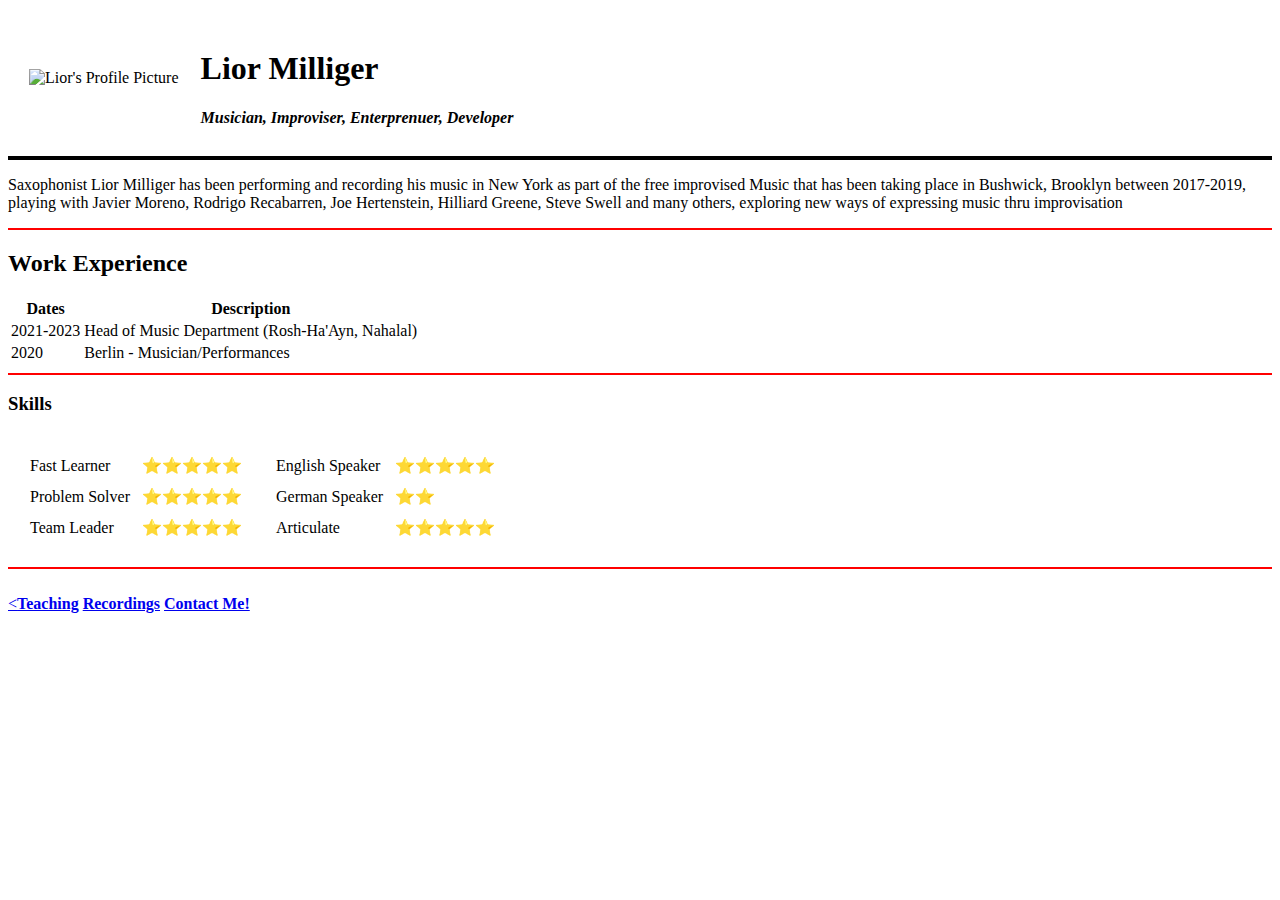
==== index.html @ 47c4d305 "Add initial CV website files" ====
<!DOCTYPE html>
<html lang="en" dir="ltr">
  <head>
    <meta charset="utf-8">
    <title>Lior Milliger's</title>
  </head>
  <body>
    <table cellspacing="20">
      <tr>
        <td><img src="https://www.limudnaim.co.il/sites/default/files/imagecache/facebook-share/teacher_profile/300684.png" alt="Lior's Profile Picture">
</td>
        <td><h1><strong>Lior Milliger</strong></h1>
          <em><strong>Musician, Improviser, Enterprenuer, Developer</strong></em>
</td>
      </tr>
    </table>
    <center>

    <hr size="4" color = "black" noshade>
    </center>
    <p>Saxophonist Lior Milliger has been performing
      and recording his music in New York as part of the free improvised Music
      that has been taking place in Bushwick, Brooklyn between 2017-2019,
      playing with Javier Moreno, Rodrigo Recabarren, Joe Hertenstein, Hilliard Greene,
      Steve Swell and many others, exploring new ways of expressing music
      thru improvisation</p>
    <hr size="2" color="red" noshade>

    <h2><strong>Work Experience</strong></h2>
    <table>
      <thead>
        <tr>
          <th>Dates</th>
          <th>Description</th>
        </tr>
      </thead>
      <tbody>
        <tr>
          <td>2021-2023</td>
          <td>Head of Music Department (Rosh-Ha'Ayn, Nahalal)</td>
        </tr>
        <tr>
          <td>2020</td>
          <td>Berlin - Musician/Performances</td>
        </tr>
      </tbody>

    </table>
    <hr size="2" color="red" noshade>
    <h3><strong>Skills</strong></h3>

  <table cellspacing=10>
    <tr>
      <td>
        <table cellspacing=10>
          <tr>
            <td>Fast Learner</td>
            <td>⭐⭐⭐⭐⭐</td>
          </tr>
          <tr>
            <td>Problem Solver</td>
            <td>⭐⭐⭐⭐⭐</td>
          </tr>
          <tr>
            <td>Team Leader</td>
            <td>⭐⭐⭐⭐⭐</td>
          </tr>
        </table>
      </td>
      <td>
        <table cellspacing=10>
          <tr>
            <td>English Speaker</td>
            <td>⭐⭐⭐⭐⭐</td>
          </tr>
          <tr>
            <td>German Speaker</td>
            <td>⭐⭐</td>
          </tr>
          <tr>
            <td>Articulate</td>
            <td>⭐⭐⭐⭐⭐</td>
          </tr>
        </table>
      </td>
    </tr>
  </table>



    <hr size="2" color="red" noshade>

    <br>
    <a href="teaching.html"><<strong>Teaching</strong></a>
    <a href="recordings.html"><strong>Recordings</strong></a>
    <a href="contact.html"><strong>Contact Me!</strong></a>
  </body>
</html>
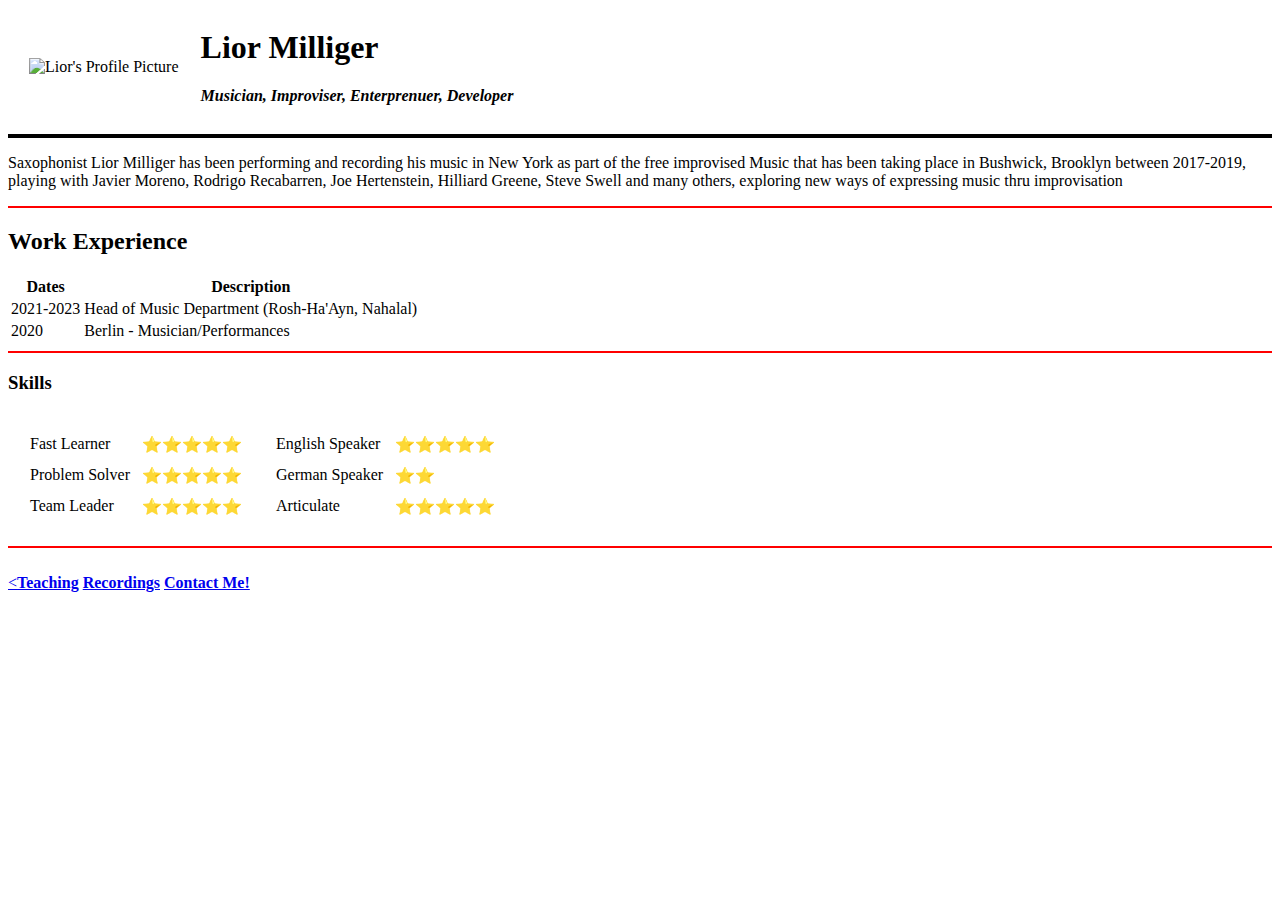
==== commit c11f4846: "Update index.html" ====
--- a/index.html
+++ b/index.html
@@ -1,4 +1,3 @@
-<!DOCTYPE html>
 <html lang="en" dir="ltr">
   <head>
     <meta charset="utf-8">
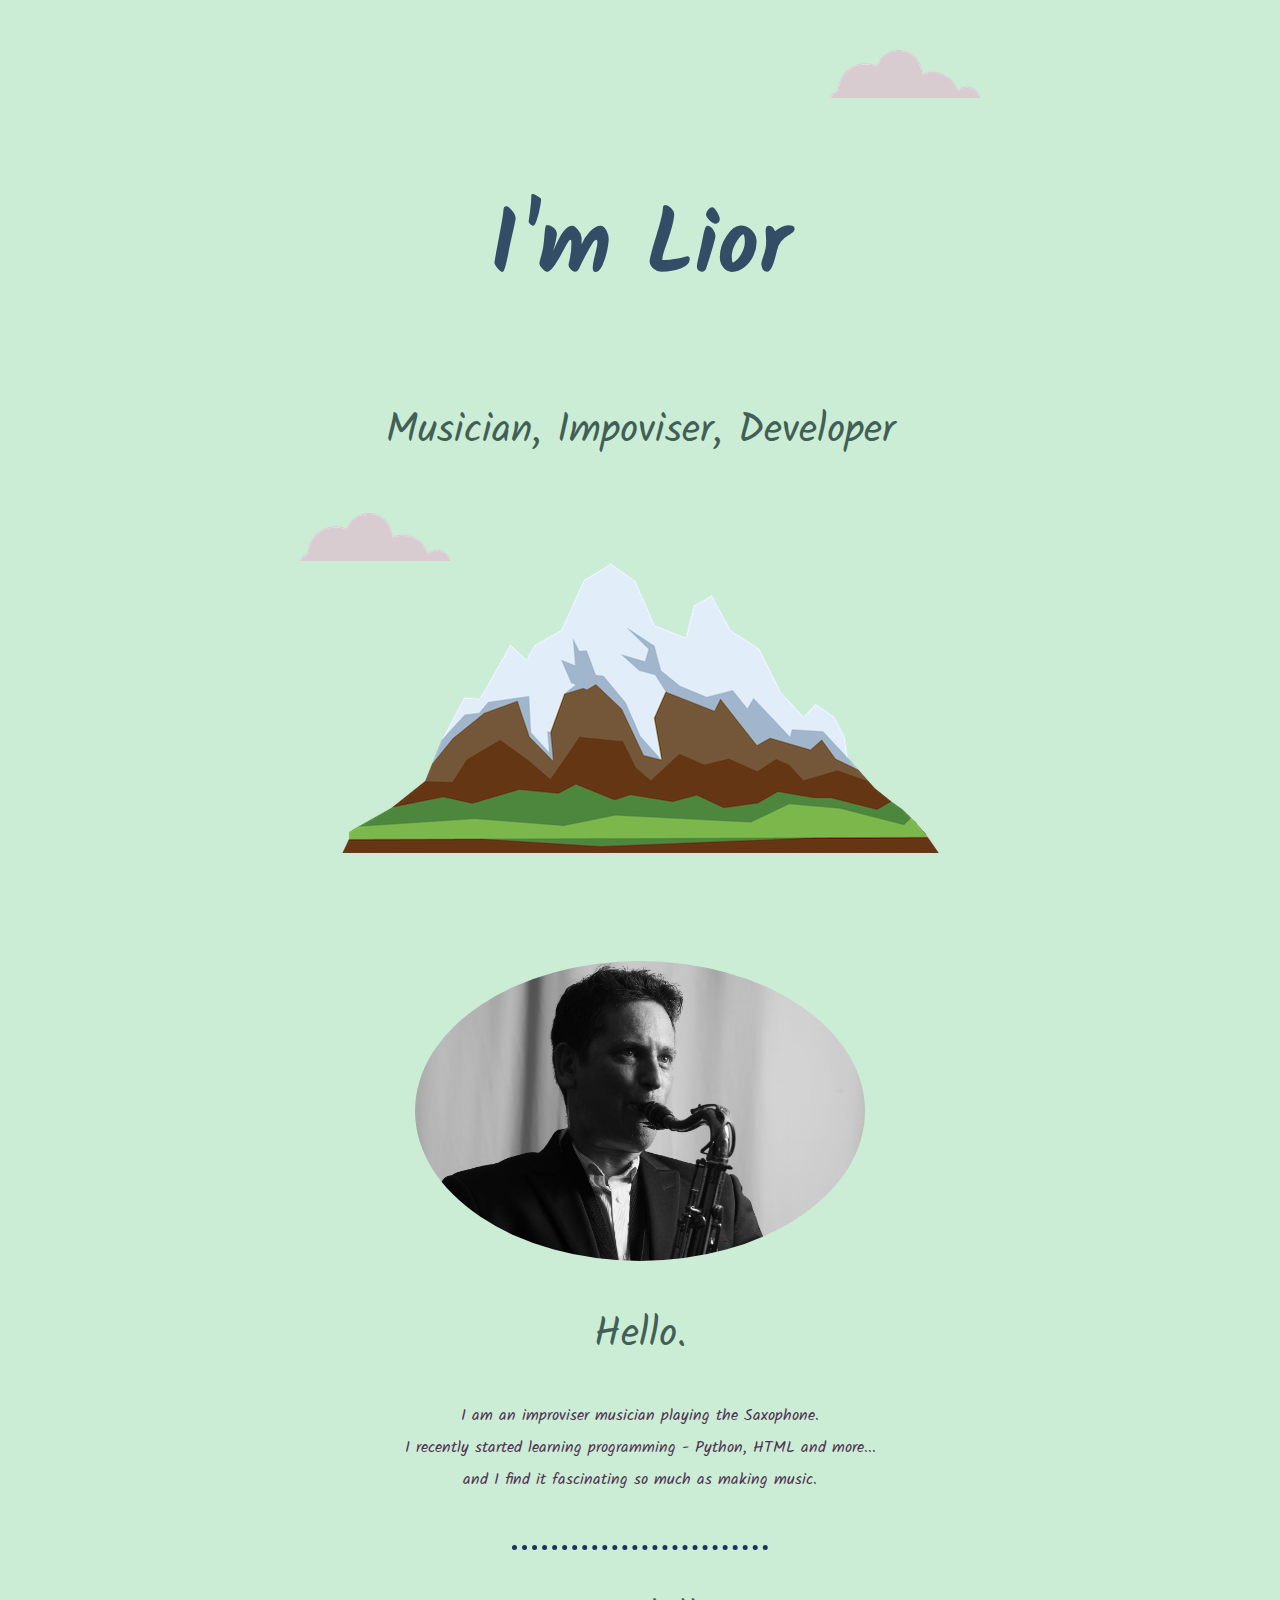
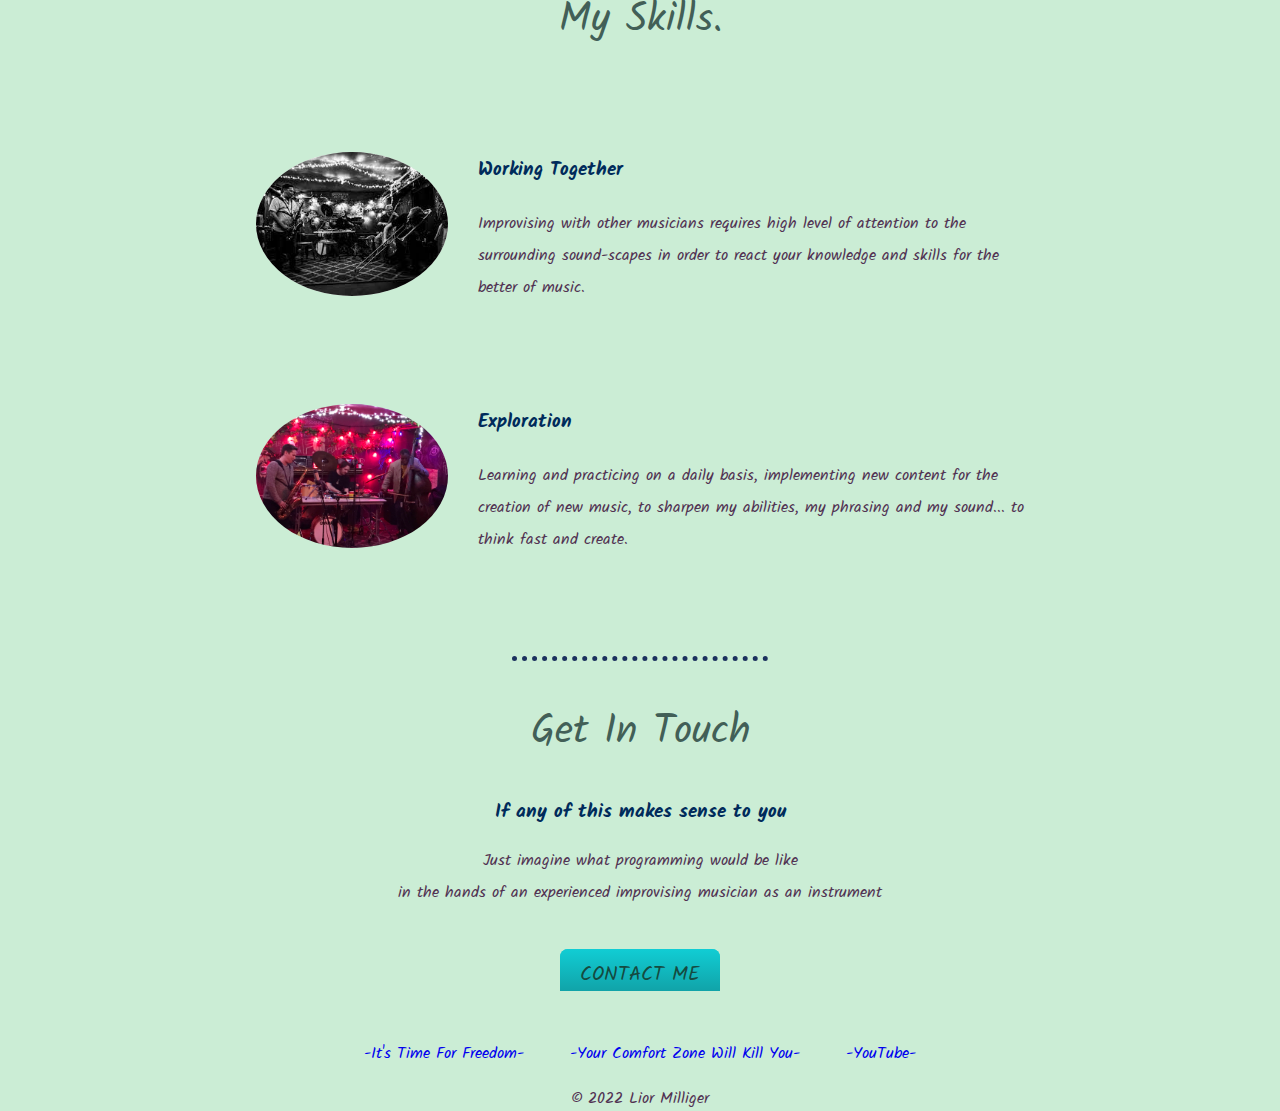
==== commit 87f5754b: "Add files via upload" ====
--- a/index.html
+++ b/index.html
@@ -1,97 +1,70 @@
+<!DOCTYPE html>
 <html lang="en" dir="ltr">
   <head>
     <meta charset="utf-8">
     <title>Lior Milliger's</title>
+
+    <link rel="icon" href="favicon.ico"><link rel="stylesheet" href="css/styles.css">
+    <link rel="preconnect" href="https://fonts.googleapis.com">
+    <link rel="preconnect" href="https://fonts.gstatic.com" crossorigin>
+    <link href="https://fonts.googleapis.com/css2?family=Barlow+Condensed&family=Dosis&family=Kalam&family=Shadows+Into+Light&display=swap" rel="stylesheet">
   </head>
   <body>
-    <table cellspacing="20">
-      <tr>
-        <td><img src="https://www.limudnaim.co.il/sites/default/files/imagecache/facebook-share/teacher_profile/300684.png" alt="Lior's Profile Picture">
-</td>
-        <td><h1><strong>Lior Milliger</strong></h1>
-          <em><strong>Musician, Improviser, Enterprenuer, Developer</strong></em>
-</td>
-      </tr>
-    </table>
-    <center>
-
-    <hr size="4" color = "black" noshade>
-    </center>
-    <p>Saxophonist Lior Milliger has been performing
-      and recording his music in New York as part of the free improvised Music
-      that has been taking place in Bushwick, Brooklyn between 2017-2019,
-      playing with Javier Moreno, Rodrigo Recabarren, Joe Hertenstein, Hilliard Greene,
-      Steve Swell and many others, exploring new ways of expressing music
-      thru improvisation</p>
-    <hr size="2" color="red" noshade>
-
-    <h2><strong>Work Experience</strong></h2>
-    <table>
-      <thead>
-        <tr>
-          <th>Dates</th>
-          <th>Description</th>
-        </tr>
-      </thead>
-      <tbody>
-        <tr>
-          <td>2021-2023</td>
-          <td>Head of Music Department (Rosh-Ha'Ayn, Nahalal)</td>
-        </tr>
-        <tr>
-          <td>2020</td>
-          <td>Berlin - Musician/Performances</td>
-        </tr>
-      </tbody>
-
-    </table>
-    <hr size="2" color="red" noshade>
-    <h3><strong>Skills</strong></h3>
-
-  <table cellspacing=10>
-    <tr>
-      <td>
-        <table cellspacing=10>
-          <tr>
-            <td>Fast Learner</td>
-            <td>⭐⭐⭐⭐⭐</td>
-          </tr>
-          <tr>
-            <td>Problem Solver</td>
-            <td>⭐⭐⭐⭐⭐</td>
-          </tr>
-          <tr>
-            <td>Team Leader</td>
-            <td>⭐⭐⭐⭐⭐</td>
-          </tr>
-        </table>
-      </td>
-      <td>
-        <table cellspacing=10>
-          <tr>
-            <td>English Speaker</td>
-            <td>⭐⭐⭐⭐⭐</td>
-          </tr>
-          <tr>
-            <td>German Speaker</td>
-            <td>⭐⭐</td>
-          </tr>
-          <tr>
-            <td>Articulate</td>
-            <td>⭐⭐⭐⭐⭐</td>
-          </tr>
-        </table>
-      </td>
-    </tr>
-  </table>
+    <div class="top">
+      <img class="top-cloud" src="images/cloud.png" alt="cloud-img">
+      <h1>I'm Lior</h1>
+      <h2>Musician, Impoviser, Developer</h2>
+      <img class="bottom-cloud" src="images/cloud.png" alt="cloud-img">
+      <img src="images/mountain.png" alt="mountain-img">
+    </div>
+    <div class="middle-container">
+      <div class="profile">
+        <img class="my-img" src="images/PlayingBW.jpg" alt="">
+        <h2>Hello.</h2>
+        <p class="intro">I am an improviser musician playing the Saxophone.<br>
+          I recently started learning programming - Python, HTML and more...<br>
+          and I find it fascinating so much as making music.
+        </p>
+      </div>
+      <br>
+      <hr>
+      <div class="skills">
+        <h2>My Skills.</h2>
+        <div class="skill-row">
+          <img class="skill-row-img" src="images/exploring bph.jpeg" alt="">
+          <h3>Working Together</h3>
+          <p>Improvising with other musicians requires high level of attention
+            to the surrounding sound-scapes in order to react your knowledge and skills
+            for the better of music.
+          </p>
+        </div>
+        <div class="skill-row">
+          <img class="chillies-img" src="images/freeimprovtrio.jpeg" alt="">
+          <h3>Exploration</h3>
+          <p>Learning and practicing on a daily basis, implementing new content for the creation of new music,
+            to sharpen my abilities, my phrasing and my sound...
+            to think fast and create.
+          </p>
+        </div>
+      </div>
+      <hr>
+      <div class="contact-me">
+        <h2>Get In Touch</h2>
+        <h3>If any of this makes sense to you</h3>
+        <p class=btmp>Just imagine what programming would be like<br>
+           in the hands of an experienced improvising musician as an instrument</p>
+        <a class="btn" href="mailto:liormilliger@gmail.com">CONTACT ME</a>
+      </div>
+    </div>
 
 
+    <div class="bottom-container">
+      <a class="footer-link" href="https://open.spotify.com/album/160vtp8yhjBJnBkcyA231z?si=m2QszywsQ-iTcvXII4rcGA">-It's Time For Freedom-</a>
+      <a class="footer-link" href="https://orbit577.bandcamp.com/album/your-comfort-zone-will-kill-you-2">-Your Comfort Zone Will Kill You-</a>
+      <a class="footer-link" href="https://www.youtube.com/user/liormilliger">-YouTube-</a>
+      <p class="ending">© 2022 Lior Milliger</p>
+    </div>
 
-    <hr size="2" color="red" noshade>
 
-    <br>
-    <a href="teaching.html"><<strong>Teaching</strong></a>
-    <a href="recordings.html"><strong>Recordings</strong></a>
-    <a href="contact.html"><strong>Contact Me!</strong></a>
   </body>
 </html>
--- a/css/styles.css
+++ b/css/styles.css
@@ -0,0 +1,134 @@
+body {
+  margin: 0;
+  text-align: center;
+  /*font-family: papyrus, fantasy;*/
+  font-family: kalam;
+}
+h1 {
+  font-size: 560%;
+  color: #344D67;
+  line-height: 2;
+  margin: 50px auto o auto;
+  font-family: "Barlow-Condensed" cursive;
+}
+
+h2 {
+  color: #425F57;
+  font-size: 2.5rem;
+  font-weight: normal;
+}
+
+h3 {
+  color: #002B5B;
+}
+hr {
+  border-style: none;
+  height: 5px;
+  width: 20%;
+  border-top: 5px dotted #1C315E;
+}
+a {
+  margin: 10px 20px;
+  text-decoration: none;
+}
+a:hover {
+  color: #FF8787;
+}
+p {
+  color: #513252;
+  }
+  .intro {
+    line-height: 2;
+  }
+.my-img {
+  height: 300px;
+  width: 450px;
+  border-radius: 100%;
+}
+.skill-row {
+  width: 60%;
+  margin: 100px auto;
+  line-height: 2;
+  text-align: left;
+}
+.skill-row-img {
+  margin-right: 30px;
+  width: 25%;
+  float: left;
+  background-color: white;
+  border-radius: 100%
+}
+.chillies-img {
+  margin-right: 30px;
+  width: 25%;
+  float: left;
+  border-radius: 100%;
+}
+.top {
+  background-color: #CBEDD5;
+  margin-top: 0px;
+  margin-bottom: 0px;
+  position: relative;
+  padding-top: 100px;
+}
+.middle-container {
+  background-color: #CBEDD5;
+  margin-top: 0px;
+  margin-bottom: 0px;
+  position: relative;
+  padding-top: 100px;
+}
+
+.bottom-container {
+  background-color: #CBEDD5;
+  margin-top: 0px;
+  margin-bottom: 0px;
+  position: relative;
+  padding-top: 50px;
+
+}
+.top-cloud {
+  position: absolute;
+  right: 300px;
+  top: 50px;
+}
+.bottom-cloud {
+  position: absolute;
+  left: 300px;
+  bottom: 300px;
+}
+.btmp {
+  line-height: 2;
+  margin-bottom: 50px;
+}
+.btn {
+  background: #11cdd4;
+  background-image: -webkit-linear-gradient(top, #11cdd4, #11999e);
+  background-image: -moz-linear-gradient(top, #11cdd4, #11999e);
+  background-image: -ms-linear-gradient(top, #11cdd4, #11999e);
+  background-image: -o-linear-gradient(top, #11cdd4, #11999e);
+  background-image: linear-gradient(to bottom, #11cdd4, #11999e);
+  -webkit-border-radius: 8;
+  -moz-border-radius: 8;
+  border-radius: 8px;
+  font-family: kalam;
+  color: #154a40;
+  font-size: 20px;
+  padding: 10px 20px 10px 20px;
+  text-decoration: none;
+  }
+
+.btn:hover {
+  background: #30e3cb;
+  background-image: -webkit-linear-gradient(top, #30e3cb, #2bc4ad);
+  background-image: -moz-linear-gradient(top, #30e3cb, #2bc4ad);
+  background-image: -ms-linear-gradient(top, #30e3cb, #2bc4ad);
+  background-image: -o-linear-gradient(top, #30e3cb, #2bc4ad);
+  background-image: linear-gradient(to bottom, #30e3cb, #2bc4ad);
+  text-decoration: none;
+}
+
+.ending {
+  margin: 0 auto;
+  padding-top: 20px;
+}
